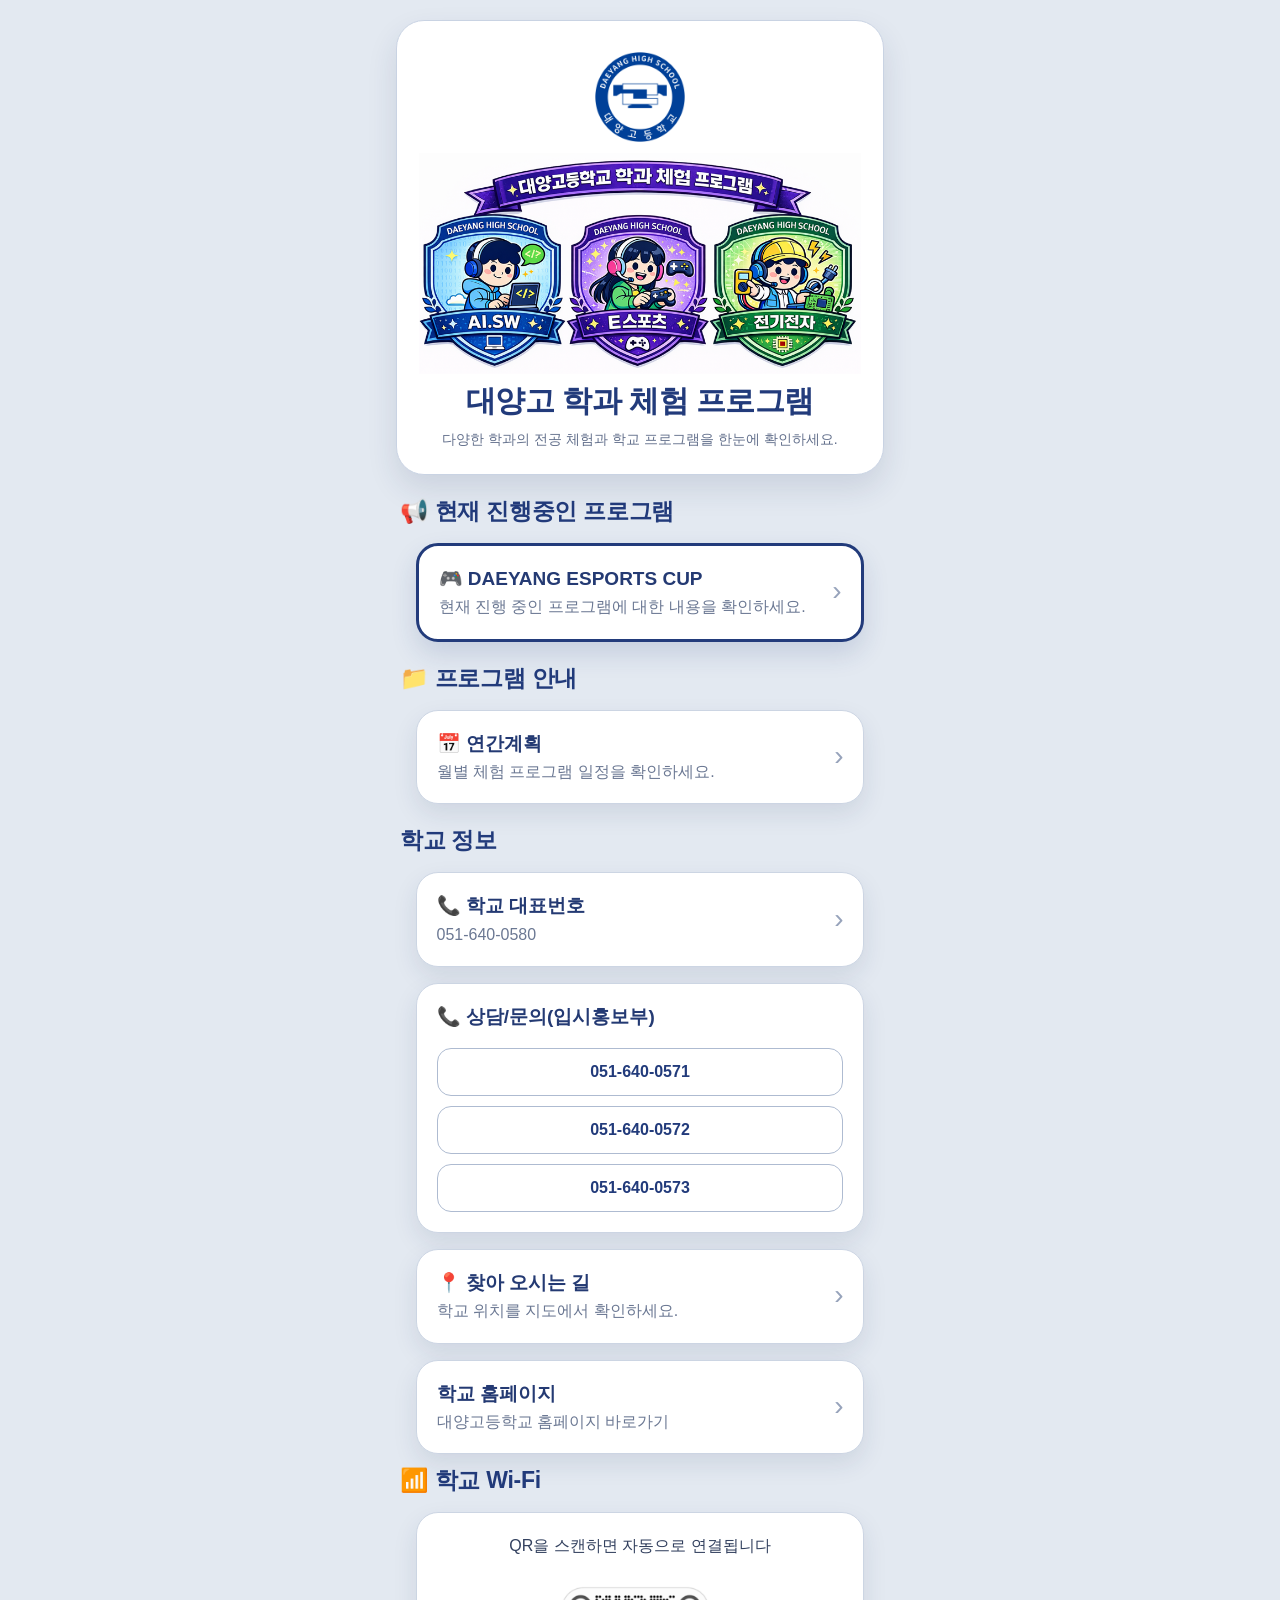
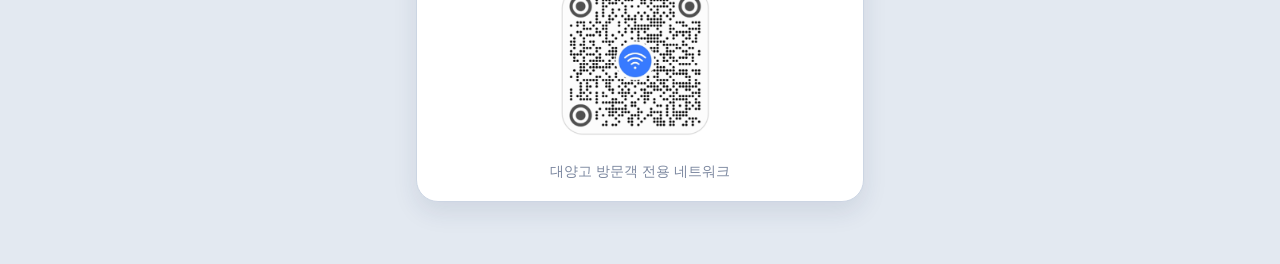
==== index.html @ 20c8e322 "Add files via upload" ====
<!DOCTYPE html>
<html lang="ko">
<head>
  <meta charset="UTF-8" />
  <meta name="viewport" content="width=device-width, initial-scale=1.0" />
  <title>대양고 학과 체험 프로그램</title>
  <link rel="stylesheet" href="style.css" />
 
</head>
<body>
  <div class="app">

    <header class="hero-card">
      <img src="logo.png" alt="대양고 로고" class="logo" />
      <div class="hero-illust">
        <img src="logo2.png" alt="대양고 교육 프로그램 일러스트" />
      </div>
      <h1>대양고 학과 체험 프로그램</h1>
      <p class="subtitle">다양한 학과의 전공 체험과 학교 프로그램을 한눈에 확인하세요.</p>
    </header>

    <section class="section">
      <h2 class="section-title">📢 현재 진행중인 프로그램</h2>

      <a class='glass-card featured-card' href='esports.html'>
        <div class="card-text-wrap">
          <div class="card-title">🎮 DAEYANG ESPORTS CUP</div>
          <div class="card-desc">현재 진행 중인 프로그램에 대한 내용을 확인하세요.</div>
        </div>
        <div class="arrow">›</div>
      </a>

    </section>

    <section class="section">
      <h2 class="section-title">📁 프로그램 안내</h2>

      <a class='glass-card' href='schedule.html'>
        <div class="card-text-wrap">
          <div class="card-title">📅 연간계획</div>
          <div class="card-desc">월별 체험 프로그램 일정을 확인하세요.</div>
        </div>
        <div class="arrow">›</div>
      </a>
    </section>

    <section class="section">
      <h2 class="section-title">학교 정보</h2>

      <a class="glass-card" href="tel:0516400580">
        <div class="card-text-wrap">
          <div class="card-title">📞 학교 대표번호</div>
          <div class="card-desc">051-640-0580</div>
        </div>
        <div class="arrow">›</div>
      </a>

        <div class="glass-card info-card multi-phone">

          <div class="info-title">
           📞 상담/문의(입시홍보부)
          </div>
<div class="button-list">
             <a href="tel:0516400571" class="phone-btn">051-640-0571</a>
             <a href="tel:0516400572" class="phone-btn">051-640-0572</a>
             <a href="tel:0516400573" class="phone-btn">051-640-0573</a>
</div>
</div>

      <a class="glass-card" href="https://map.naver.com/p/entry/place/12006785?c=15.00,0,0,0,dh&placePath=/home?from=map&fromPanelNum=1&additionalHeight=76&timestamp=202603301559&locale=ko&svcName=map_pcv5" target="_blank">
        <div class="card-text-wrap">
          <div class="card-title">📍 찾아 오시는 길</div>
          <div class="card-desc">학교 위치를 지도에서 확인하세요.</div>
        </div>
        <div class="arrow">›</div>
      </a>

      <a class="glass-card" href="https://school.busanedu.net/daeyang-h/" target="_blank" rel="noopener noreferrer">

        <div class="card-text-wrap">
          <div class="card-title">학교 홈페이지</div>
          <div class="card-desc">대양고등학교 홈페이지 바로가기</div>
        </div>
        <div class="arrow">›</div>
      </a>

      <!-- Wi-Fi -->
    <h2 class="section-title">📶 학교 Wi-Fi</h2>

    <div class="glass-card wifi-card">
      <p class="wifi-text">QR을 스캔하면 자동으로 연결됩니다</p>

      <!-- 니가 만든 QR 넣으면 됨 -->
      <img src="wifi.png" class="wifi-qr" />

      <p class="wifi-sub">대양고 방문객 전용 네트워크</p>
    </div>
    </section>

  </div>
</body>
</html>
---- style.css ----
* {
  box-sizing: border-box;
}

body {
  padding: 0 8px;
  margin: 0;
  font-family: "Pretendard", "Noto Sans KR", sans-serif;
  background: #e3e9f1;
  color: #22304f;
}

.app {
  max-width: 520px;
  margin: 0 auto;
  padding: 20px 16px 40px;
}

.sub-page {
  padding-top: 76px;
}

/* 공통 섹션 */
.section {
  margin-bottom: 22px;
}

.section-title {
  margin: 0 0 12px;
  padding-left: 4px;
  font-size: 23px;
  line-height: 1.3;
  font-weight: 800;
  color: #223b7b;
  letter-spacing: -0.3px;
}

/* 메인 상단 */
.hero-card {
  background: #ffffff;
  border: 1.5px solid #c9d3e3;
  box-shadow: 0 14px 30px rgba(30, 50, 90, 0.12);
  border-radius: 28px;
  padding: 26px 22px 24px;
  text-align: center;
  margin-bottom: 22px;
  backdrop-filter: blur(12px);
  -webkit-backdrop-filter: blur(12px);
}

.logo {
  width: 100px;
  height: 100px;
  object-fit: contain;
  margin-bottom: 6px;
  display: block;
  margin-left: auto;
  margin-right: auto;
}

.hero-illust {
  width: 100%;
  margin-bottom: 8px;
}

.hero-illust img {
  width: 600px;
  max-width: 100%;
  height: auto;
  object-fit: contain;
  display: block;
  margin: 0 auto;
}

.hero-illust2 {
  width: 100%;
  margin-bottom: 8px;
}

.hero-illust3 {
  width: 100%;
  margin-bottom: 8px;
}

.hero-illust3 img {
  width: 600px;
  max-width: 100%;
  height: auto;
  object-fit: contain;
  display: block;
  margin: 0 auto;
}

.hero-card h1 {
  margin: 0 0 8px;
  font-size: 30px;
  line-height: 1.25;
  font-weight: 800;
  color: #223b7b;
  letter-spacing: -0.5px;
}

.subtitle {
  margin: 0;
  font-size: 14px;
  line-height: 1.6;
  color: #63708c;
}

/* 서브 상단 */
.sub-hero-card {
  background: #ffffff;
  border: 1.5px solid #ccd5e3;
  box-shadow: 0 14px 30px rgba(30, 50, 90, 0.12);
  border-radius: 28px;
  padding: 32px 24px 36px;
  text-align: center;
  margin-bottom: 22px;
}

.page-label {
  margin: 0 0 8px;
  font-size: 24px;
  line-height: 1.35;
  font-weight: 700;
  letter-spacing: 0.2px;
  color: #223b7b;
}

.sub-hero-card h1 {
  margin: 0;
  font-size: 28px;
  line-height: 1.25;
  font-weight: 800;
  color: #223b7b;
  letter-spacing: -0.4px;
  word-break: keep-all;
}

.slogan-top {
  margin: 8px 0 0;
  font-size: 22px;
  font-weight: 900;
  text-align: center;
  color: #ff7a00;
  letter-spacing: -0.3px;
}

.slogan-main {
  margin: 6px 0 0;
  font-size: 22px;
  font-weight: 900;
  text-align: center;
  color: #ff7a00;
  letter-spacing: -0.3px;
  line-height: 1.35;
}

.star {
  margin: 0 4px;
}

/* 뒤로가기 */
.back-btn {
  position: fixed;
  top: 16px;
  left: 16px;
  width: 44px;
  height: 44px;
  border-radius: 50%;
  background: #ffffff;
  border: 1.5px solid #ccd5e3;
  box-shadow: 0 8px 18px rgba(30, 50, 90, 0.12);
  color: #223b7b;
  text-decoration: none;
  font-size: 26px;
  line-height: 1;
  display: flex;
  align-items: center;
  justify-content: center;
  z-index: 999;
}

.back-btn:active {
  transform: scale(0.96);
}

/* 공통 카드 */
.glass-card {
  width: 92%;
  max-width: 600px;   
  margin: 16px auto;
  padding: 20px;
  background: #ffffff;
  border: 1.5px solid #ccd5e3;
  box-shadow: 0 10px 24px rgba(30, 50, 90, 0.1);
  border-radius: 22px;
  color: inherit;
  text-decoration: none;
  backdrop-filter: blur(10px);
  -webkit-backdrop-filter: blur(10px);
  transition: transform 0.18s ease, box-shadow 0.18s ease;
}

.glass-card:active {
  transform: scale(0.985);
}

.featured-card {
  border: 3px solid #223b7b;
  box-shadow: 0 12px 26px rgba(34, 59, 123, 0.15);
}

/* index 카드형 링크 */
a.glass-card {
  display: flex;
  align-items: center;
  justify-content: space-between;
  gap: 12px;
  margin-bottom: 12px;
}

.card-text-wrap {
  min-width: 0;
  flex: 1;
}

.card-title {
  font-size: 19px;
  line-height: 1.35;
  font-weight: 700;
  color: #243a73;
  margin-bottom: 4px;
  word-break: keep-all;
}

.card-desc {
  font-size: 16px;
  line-height: 1.45;
  color: #6b7893;
  word-break: keep-all;
}

.arrow {
  flex-shrink: 0;
  font-size: 28px;
  line-height: 1;
  color: #97a3bb;
  margin-top: -2px;
}

/* 정보 카드 */
.info-card,
.text-card,
.qr-card,
.wifi-card,
.poster-card,
.schedule-card {
  display: block;
}

/* 전화 문의 */
.multi-phone {
  display: flex;
  flex-direction: column;
  gap: 14px;
  margin-bottom: 12px;
}

.info-title {
  font-size: 19px;
  line-height: 1.35;
  font-weight: 700;
  color: #243a73;
  margin-bottom: 4px;
  word-break: keep-all;
}

.button-list {
  display: flex;
  flex-direction: column;
  gap: 10px;
}

.phone-btn {
  display: block;
  text-align: center;
  padding: 14px 12px;
  border-radius: 14px;
  background: #ffffff;
  border: 1.5px solid #aebbd1;
  color: #223b7b;
  text-decoration: none;
  font-weight: 700;
  transition: all 0.2s ease;
}

.phone-btn:active {
  background: #223b7b;
  color: #ffffff;
}

/* info 리스트 */
.info-list {
  display: flex;
  flex-direction: column;
  gap: 16px;
}

.info-item {
  display: grid;
  grid-template-columns: 76px 1fr;
  gap: 12px;
  align-items: start;
}

.info-label {
  font-size: 15px;
  line-height: 1.4;
  font-weight: 800;
  color: #223b7b;
}

.info-value {
  font-size: 17px;
  line-height: 1.5;
  font-weight: 600;
  color: #2d3a57;
  word-break: keep-all;
}

/* 버튼 */
.button-stack {
  display: flex;
  flex-direction: column;
  gap: 10px;
}

.action-btn {
  display: block;
  width: 100%;
  padding: 16px 18px;
  border-radius: 18px;
  text-align: center;
  text-decoration: none;
  font-size: 18px;
  font-weight: 800;
  background: #ffffff;
  color: #223b7b;
  border: 2px solid #223b7b;
  box-shadow: 0 8px 18px rgba(30, 50, 90, 0.08);
  transition: all 0.25s ease;
}

.action-btn:active {
  transform: scale(0.97);
}

.action-btn:hover {
  background: #223b7b;
  color: #ffffff;
  box-shadow: 0 10px 20px rgba(34, 59, 123, 0.25);
}

.notice-line {
  margin: 12px 4px 0;
  text-align: center;
  font-size: 15px;
  line-height: 1.6;
  color: #5f6e8c;
  word-break: keep-all;
}

.notice-line span {
  display: inline-block;
  text-align: left;
}

/* 리스트 */
.number-list,
.bullet-list {
  margin: 0;
  padding-left: 22px;
}

.number-list li,
.bullet-list li {
  margin-bottom: 10px;
  font-size: 17px;
  line-height: 1.65;
  color: #33415f;
  word-break: keep-all;
}

.number-list li:last-child,
.bullet-list li:last-child {
  margin-bottom: 0;
}

.extra-guide {
  margin: 14px 0 0;
  font-size: 14px;
  line-height: 1.6;
  color: #6e7b95;
  word-break: keep-all;
}

/* QR */
.qr-card {
  display: flex;
  flex-direction: column;
  align-items: center;
  text-align: center;
}

.qr-img {
  width: 110px;
  height: 110px;
  flex-shrink: 0;
  object-fit: contain;
  display: block;
  border-radius: 12px;
}

.qr-text {
  margin: 0;
  font-size: 16px;
  line-height: 1.6;
  color: #33415f;
  word-break: keep-all;
  flex: 1;
}

/* 와이파이 */
.wifi-card {
  display: flex;
  flex-direction: column;
  align-items: center;
  text-align: center;
}

.wifi-text {
  margin: 0 0 14px;
  font-size: 16px;
  line-height: 1.6;
  color: #33415f;
}

.wifi-qr {
  width: 180px;
  height: 180px;
  margin: 0 auto 10px;
  display: block;
  border-radius: 12px;
  object-fit: contain;
}

.wifi-sub {
  margin: 0;
  font-size: 14px;
  color: #7b879f;
}

/* 포스터 */
.poster-card {
  padding: 14px;
}

.poster-image {
  width: 100%;
  display: block;
  border-radius: 14px;
  object-fit: cover;
}

/* 일정 */
.schedule-card {
  display: flex;
  flex-direction: column;
  gap: 18px;
  padding: 22px 18px;
  overflow: hidden;
}

.schedule-row {
  display: grid;
  grid-template-columns: 96px minmax(0, 1fr);
  column-gap: 18px;
  align-items: start;
}

.month {
  font-weight: 800;
  color: #223b7b;
  font-size: 16px;
  line-height: 1.45;
  text-align: left;
}

.month span {
  white-space: nowrap;
}

.content {
  min-width: 0;
  font-size: 16px;
  line-height: 1.7;
  color: #33415f;
  text-align: left;
  word-break: normal;
  overflow-wrap: anywhere;
}

@media (max-width: 480px) {
  .schedule-row {
    grid-template-columns: 102px minmax(0, 1fr);
    column-gap: 14px;
  }

  .content {
    font-size: 15px;
    line-height: 1.65;
  }
}

/* 반응형 */
@media (max-width: 480px) {
  .app {
    padding: 18px 14px 36px;
  }

  .hero-card,
  .sub-hero-card {
    border-radius: 24px;
    padding-left: 18px;
    padding-right: 18px;
  }

  .section-title {
    font-size: 21px;
  }

  .card-title,
  .info-title {
    font-size: 18px;
  }

  .card-desc,
  .info-value,
  .content,
  .number-list li,
  .bullet-list li,
  .qr-text {
    font-size: 15px;
  }

  .info-item {
    grid-template-columns: 72px 1fr;
  }

  .schedule-row {
    grid-template-columns: 84px 1fr;
    column-gap: 14px;
  }

  .qr-card {
    gap: 14px;
  }

  .qr-img {
    width: 92px;
    height: 92px;
  }
}
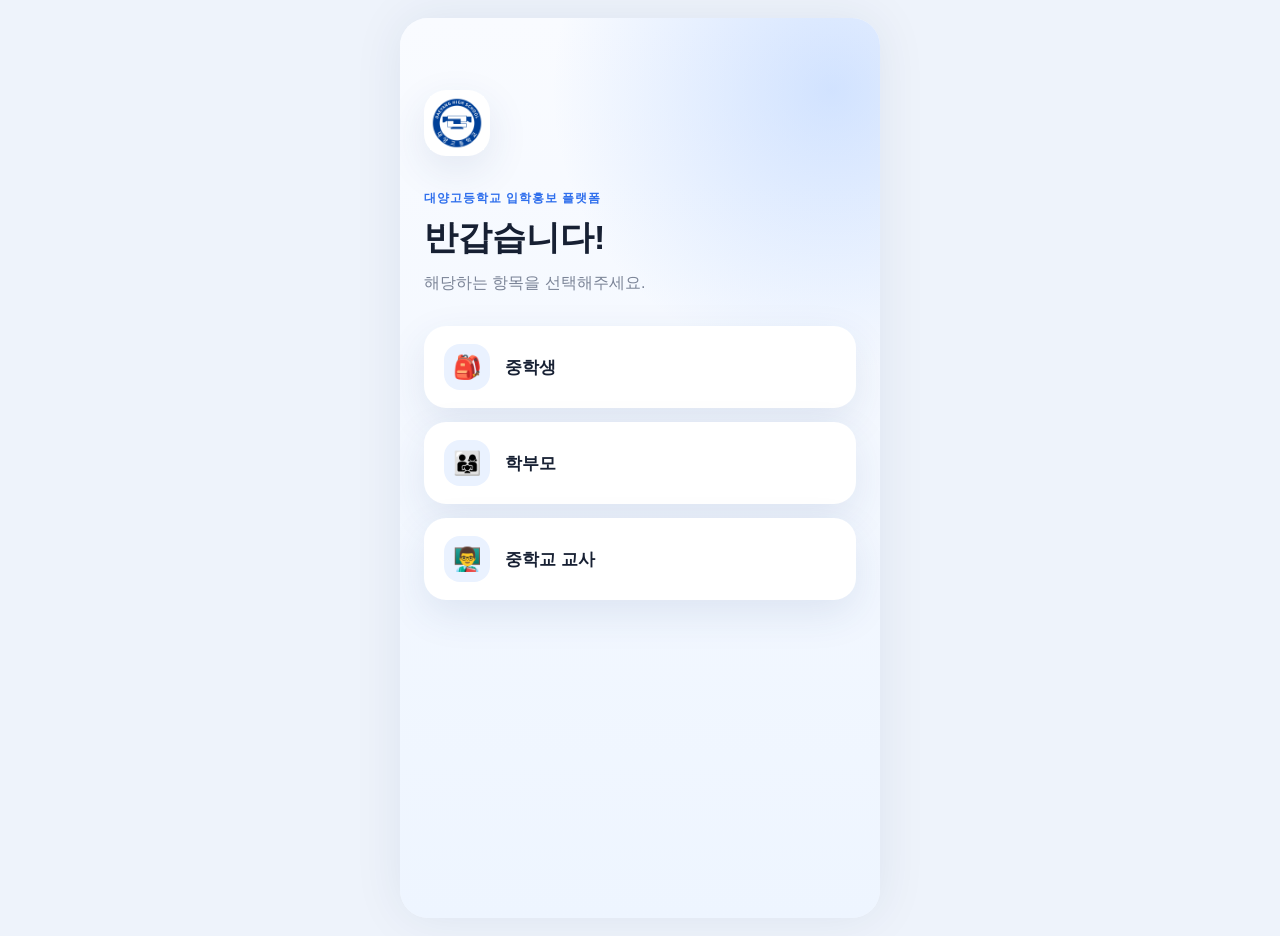
==== commit 249115cd: "Add files via upload" ====
--- a/index.html
+++ b/index.html
@@ -1,102 +1,169 @@
-<!DOCTYPE html>
-<html lang="ko">
-<head>
-  <meta charset="UTF-8" />
-  <meta name="viewport" content="width=device-width, initial-scale=1.0" />
-  <title>대양고 학과 체험 프로그램</title>
-  <link rel="stylesheet" href="style.css" />
- 
-</head>
-<body>
-  <div class="app">
-
-    <header class="hero-card">
-      <img src="logo.png" alt="대양고 로고" class="logo" />
-      <div class="hero-illust">
-        <img src="logo2.png" alt="대양고 교육 프로그램 일러스트" />
-      </div>
-      <h1>대양고 학과 체험 프로그램</h1>
-      <p class="subtitle">다양한 학과의 전공 체험과 학교 프로그램을 한눈에 확인하세요.</p>
-    </header>
-
-    <section class="section">
-      <h2 class="section-title">📢 현재 진행중인 프로그램</h2>
-
-      <a class='glass-card featured-card' href='esports.html'>
-        <div class="card-text-wrap">
-          <div class="card-title">🎮 DAEYANG ESPORTS CUP</div>
-          <div class="card-desc">현재 진행 중인 프로그램에 대한 내용을 확인하세요.</div>
-        </div>
-        <div class="arrow">›</div>
-      </a>
-
-    </section>
-
-    <section class="section">
-      <h2 class="section-title">📁 프로그램 안내</h2>
-
-      <a class='glass-card' href='schedule.html'>
-        <div class="card-text-wrap">
-          <div class="card-title">📅 연간계획</div>
-          <div class="card-desc">월별 체험 프로그램 일정을 확인하세요.</div>
-        </div>
-        <div class="arrow">›</div>
-      </a>
-    </section>
-
-    <section class="section">
-      <h2 class="section-title">학교 정보</h2>
-
-      <a class="glass-card" href="tel:0516400580">
-        <div class="card-text-wrap">
-          <div class="card-title">📞 학교 대표번호</div>
-          <div class="card-desc">051-640-0580</div>
-        </div>
-        <div class="arrow">›</div>
-      </a>
-
-        <div class="glass-card info-card multi-phone">
-
-          <div class="info-title">
-           📞 상담/문의(입시홍보부)
-          </div>
-<div class="button-list">
-             <a href="tel:0516400571" class="phone-btn">051-640-0571</a>
-             <a href="tel:0516400572" class="phone-btn">051-640-0572</a>
-             <a href="tel:0516400573" class="phone-btn">051-640-0573</a>
-</div>
-</div>
-
-      <a class="glass-card" href="https://map.naver.com/p/entry/place/12006785?c=15.00,0,0,0,dh&placePath=/home?from=map&fromPanelNum=1&additionalHeight=76&timestamp=202603301559&locale=ko&svcName=map_pcv5" target="_blank">
-        <div class="card-text-wrap">
-          <div class="card-title">📍 찾아 오시는 길</div>
-          <div class="card-desc">학교 위치를 지도에서 확인하세요.</div>
-        </div>
-        <div class="arrow">›</div>
-      </a>
-
-      <a class="glass-card" href="https://school.busanedu.net/daeyang-h/" target="_blank" rel="noopener noreferrer">
-
-        <div class="card-text-wrap">
-          <div class="card-title">학교 홈페이지</div>
-          <div class="card-desc">대양고등학교 홈페이지 바로가기</div>
-        </div>
-        <div class="arrow">›</div>
-      </a>
-
-      <!-- Wi-Fi -->
-    <h2 class="section-title">📶 학교 Wi-Fi</h2>
-
-    <div class="glass-card wifi-card">
-      <p class="wifi-text">QR을 스캔하면 자동으로 연결됩니다</p>
-
-      <!-- 니가 만든 QR 넣으면 됨 -->
-      <img src="wifi.png" class="wifi-qr" />
-
-      <p class="wifi-sub">대양고 방문객 전용 네트워크</p>
-    </div>
-    </section>
-
-  </div>
-</body>
-</html>+<!DOCTYPE html>
+<html lang="ko">
+<head>
+  <meta charset="UTF-8">
+  <meta name="viewport" content="width=device-width, initial-scale=1.0">
+  <meta name="theme-color" content="#2f6fed">
+  <title>대양고등학교 입학홍보 플랫폼</title>
+  <link rel="stylesheet" href="style.css">
+</head>
+<body>
+  <div class="app-shell">
+
+    <!-- 최초 1회 사용자 선택 -->
+    <section id="userSelectScreen" class="screen user-select-screen">
+      <div class="brand-mark"><img src="img/logo.png" alt="대양고등학교 로고"></div>
+      <p class="eyebrow">대양고등학교 입학홍보 플랫폼</p>
+      <h1>반갑습니다!</h1>
+      <p class="select-guide">해당하는 항목을 선택해주세요.</p>
+
+      <div class="user-select-list">
+        <button class="user-type-btn" data-user="student">
+          <span class="user-icon">🎒</span>
+          <span>중학생</span>
+        </button>
+        <button class="user-type-btn" data-user="parent">
+          <span class="user-icon">👨‍👩‍👧</span>
+          <span>학부모</span>
+        </button>
+        <button class="user-type-btn" data-user="teacher">
+          <span class="user-icon">👨‍🏫</span>
+          <span>중학교 교사</span>
+        </button>
+      </div>
+    </section>
+
+    <!-- 메인 -->
+    <main id="mainApp" class="screen main-app is-hidden">
+      <header class="top-header">
+        <div>
+          <p class="welcome-label">WELCOME</p>
+          <h1 id="welcomeMessage">예비 대양고 학생님, 반갑습니다!</h1>
+          <p class="school-name">대양고등학교 입학홍보 플랫폼</p>
+        </div>
+
+        <button id="changeUserBtn" class="change-user-btn" type="button">
+          <span aria-hidden="true">👤</span>
+          <span>사용자 변경</span>
+        </button>
+      </header>
+
+      <!-- 통합 검색 -->
+      <section class="search-wrap">
+        <label class="search-box">
+          <span class="search-icon">⌕</span>
+          <input id="searchInput" type="search" placeholder="무엇이 궁금하신가요?" autocomplete="off">
+        </label>
+        <div id="searchResults" class="search-results is-hidden"></div>
+      </section>
+
+      <!-- 배너 -->
+      <section class="banner-section">
+        <div class="banner-slider">
+          <article id="slide1" class="banner-slide active">
+            <div class="banner-image-slot">
+              <img src="img/daeyang.png" alt="대양고등학교 전경">
+            </div>
+            <div class="banner-copy">
+              <span>DAEYANG HIGH SCHOOL</span>
+              <strong>미래를 준비하는 즐거운 학교</strong>
+            </div>
+          </article>
+
+          <article id="slide2" class="banner-slide">
+            <div class="banner-image-slot">
+              <img src="img/soccer.png" alt="대양고등학교 학교생활">
+            </div>
+            <div class="banner-copy">
+              <span>CAMPUS LIFE</span>
+              <strong>직접 보고, 배우고, 경험하는 학교생활</strong>
+            </div>
+          </article>
+
+          <article id="slide3" class="banner-slide">
+            <div class="banner-image-slot">
+              <img src="img/esports.png" alt="대양고등학교 e스포츠">
+            </div>
+            <div class="banner-copy">
+              <span>NEW POSSIBILITIES</span>
+              <strong>대양고에서 새로운 가능성을 만나보세요</strong>
+            </div>
+          </article>
+        </div>
+
+        <div class="banner-dots">
+          <button class="dot active" data-slide="0" aria-label="첫 번째 배너"></button>
+          <button class="dot" data-slide="1" aria-label="두 번째 배너"></button>
+          <button class="dot" data-slide="2" aria-label="세 번째 배너"></button>
+        </div>
+      </section>
+
+      <!-- 바로가기 -->
+      <section class="menu-section">
+        <p class="eyebrow">QUICK MENU</p>
+        <h2>대양고 바로가기</h2>
+
+        <div class="menu-grid">
+          <button class="menu-card" data-action="video">
+            <div class="menu-illustration"><img src="img/Video.png" alt=""></div>
+            <span class="menu-title">학교 홍보영상</span>
+            <span class="menu-sub">5분 영상 바로보기</span>
+          </button>
+
+          <button class="menu-card" data-action="homepage">
+            <div class="menu-illustration"><img src="img/School.png" alt=""></div>
+            <span class="menu-title">학교 홈페이지</span>
+            <span class="menu-sub">공식 홈페이지</span>
+          </button>
+
+          <button class="menu-card" data-action="department">
+            <div class="menu-illustration"><img src="img/Department.png" alt=""></div>
+            <span class="menu-title">학과 소개</span>
+            <span class="menu-sub">학과 바로가기</span>
+          </button>
+
+          <button class="menu-card" data-action="news">
+            <div class="menu-illustration"><img src="img/Notice.png" alt=""></div>
+            <span class="menu-title">학교소식</span>
+            <span class="menu-sub">인스타 · 유튜브</span>
+          </button>
+
+          <button class="menu-card" data-action="schedule">
+            <div class="menu-illustration"><img src="img/Calendar.png" alt=""></div>
+            <span class="menu-title">학사일정</span>
+            <span class="menu-sub">학교 일정 확인</span>
+          </button>
+
+          <button class="menu-card" data-action="events">
+            <div class="menu-illustration"><img src="img/Event.png" alt=""></div>
+            <span class="menu-title">행사 안내</span>
+            <span class="menu-sub">진행 중인 행사</span>
+          </button>
+        </div>
+      </section>
+
+      <!-- 하단 고정 메뉴 -->
+      <nav class="bottom-nav">
+        <button class="nav-btn active" data-nav="home"><span>⌂</span><small>홈</small></button>
+        <button class="nav-btn" data-nav="faq"><span>?</span><small>FAQ</small></button>
+        <button class="nav-btn" data-nav="contact"><span>☎</span><small>문의</small></button>
+      </nav>
+    </main>
+  </div>
+
+  <!-- 학교소식 선택창 -->
+  <div id="socialModal" class="modal-backdrop is-hidden">
+    <div class="modal-card">
+      <button id="closeSocialModal" class="modal-close" type="button" aria-label="닫기">×</button>
+      <p class="eyebrow">SCHOOL NEWS</p>
+      <h2>대양고의 소식을 만나보세요!</h2>
+      <div class="modal-actions">
+        <button id="instagramBtn" class="action-btn">📸 공식 인스타그램</button>
+        <button id="youtubeChannelBtn" class="action-btn">▶ 공식 유튜브</button>
+      </div>
+    </div>
+  </div>
+
+  <script src="script.js"></script>
+</body>
+</html>
--- a/style.css
+++ b/style.css
@@ -1,574 +1,541 @@
-* {
-  box-sizing: border-box;
-}
-
-body {
-  padding: 0 8px;
-  margin: 0;
-  font-family: "Pretendard", "Noto Sans KR", sans-serif;
-  background: #e3e9f1;
-  color: #22304f;
-}
-
-.app {
-  max-width: 520px;
-  margin: 0 auto;
-  padding: 20px 16px 40px;
-}
-
-.sub-page {
-  padding-top: 76px;
-}
-
-/* 공통 섹션 */
-.section {
-  margin-bottom: 22px;
-}
-
-.section-title {
-  margin: 0 0 12px;
-  padding-left: 4px;
-  font-size: 23px;
-  line-height: 1.3;
-  font-weight: 800;
-  color: #223b7b;
-  letter-spacing: -0.3px;
-}
-
-/* 메인 상단 */
-.hero-card {
-  background: #ffffff;
-  border: 1.5px solid #c9d3e3;
-  box-shadow: 0 14px 30px rgba(30, 50, 90, 0.12);
-  border-radius: 28px;
-  padding: 26px 22px 24px;
-  text-align: center;
-  margin-bottom: 22px;
-  backdrop-filter: blur(12px);
-  -webkit-backdrop-filter: blur(12px);
-}
-
-.logo {
-  width: 100px;
-  height: 100px;
-  object-fit: contain;
-  margin-bottom: 6px;
-  display: block;
-  margin-left: auto;
-  margin-right: auto;
-}
-
-.hero-illust {
-  width: 100%;
-  margin-bottom: 8px;
-}
-
-.hero-illust img {
-  width: 600px;
-  max-width: 100%;
-  height: auto;
-  object-fit: contain;
-  display: block;
-  margin: 0 auto;
-}
-
-.hero-illust2 {
-  width: 100%;
-  margin-bottom: 8px;
-}
-
-.hero-illust3 {
-  width: 100%;
-  margin-bottom: 8px;
-}
-
-.hero-illust3 img {
-  width: 600px;
-  max-width: 100%;
-  height: auto;
-  object-fit: contain;
-  display: block;
-  margin: 0 auto;
-}
-
-.hero-card h1 {
-  margin: 0 0 8px;
-  font-size: 30px;
-  line-height: 1.25;
-  font-weight: 800;
-  color: #223b7b;
-  letter-spacing: -0.5px;
-}
-
-.subtitle {
-  margin: 0;
-  font-size: 14px;
-  line-height: 1.6;
-  color: #63708c;
-}
-
-/* 서브 상단 */
-.sub-hero-card {
-  background: #ffffff;
-  border: 1.5px solid #ccd5e3;
-  box-shadow: 0 14px 30px rgba(30, 50, 90, 0.12);
-  border-radius: 28px;
-  padding: 32px 24px 36px;
-  text-align: center;
-  margin-bottom: 22px;
-}
-
-.page-label {
-  margin: 0 0 8px;
-  font-size: 24px;
-  line-height: 1.35;
-  font-weight: 700;
-  letter-spacing: 0.2px;
-  color: #223b7b;
-}
-
-.sub-hero-card h1 {
-  margin: 0;
-  font-size: 28px;
-  line-height: 1.25;
-  font-weight: 800;
-  color: #223b7b;
-  letter-spacing: -0.4px;
-  word-break: keep-all;
-}
-
-.slogan-top {
-  margin: 8px 0 0;
-  font-size: 22px;
-  font-weight: 900;
-  text-align: center;
-  color: #ff7a00;
-  letter-spacing: -0.3px;
-}
-
-.slogan-main {
-  margin: 6px 0 0;
-  font-size: 22px;
-  font-weight: 900;
-  text-align: center;
-  color: #ff7a00;
-  letter-spacing: -0.3px;
-  line-height: 1.35;
-}
-
-.star {
-  margin: 0 4px;
-}
-
-/* 뒤로가기 */
-.back-btn {
-  position: fixed;
-  top: 16px;
-  left: 16px;
-  width: 44px;
-  height: 44px;
-  border-radius: 50%;
-  background: #ffffff;
-  border: 1.5px solid #ccd5e3;
-  box-shadow: 0 8px 18px rgba(30, 50, 90, 0.12);
-  color: #223b7b;
-  text-decoration: none;
-  font-size: 26px;
-  line-height: 1;
-  display: flex;
-  align-items: center;
-  justify-content: center;
-  z-index: 999;
-}
-
-.back-btn:active {
-  transform: scale(0.96);
-}
-
-/* 공통 카드 */
-.glass-card {
-  width: 92%;
-  max-width: 600px;   
-  margin: 16px auto;
-  padding: 20px;
-  background: #ffffff;
-  border: 1.5px solid #ccd5e3;
-  box-shadow: 0 10px 24px rgba(30, 50, 90, 0.1);
-  border-radius: 22px;
-  color: inherit;
-  text-decoration: none;
-  backdrop-filter: blur(10px);
-  -webkit-backdrop-filter: blur(10px);
-  transition: transform 0.18s ease, box-shadow 0.18s ease;
-}
-
-.glass-card:active {
-  transform: scale(0.985);
-}
-
-.featured-card {
-  border: 3px solid #223b7b;
-  box-shadow: 0 12px 26px rgba(34, 59, 123, 0.15);
-}
-
-/* index 카드형 링크 */
-a.glass-card {
-  display: flex;
-  align-items: center;
-  justify-content: space-between;
-  gap: 12px;
-  margin-bottom: 12px;
-}
-
-.card-text-wrap {
-  min-width: 0;
-  flex: 1;
-}
-
-.card-title {
-  font-size: 19px;
-  line-height: 1.35;
-  font-weight: 700;
-  color: #243a73;
-  margin-bottom: 4px;
-  word-break: keep-all;
-}
-
-.card-desc {
-  font-size: 16px;
-  line-height: 1.45;
-  color: #6b7893;
-  word-break: keep-all;
-}
-
-.arrow {
-  flex-shrink: 0;
-  font-size: 28px;
-  line-height: 1;
-  color: #97a3bb;
-  margin-top: -2px;
-}
-
-/* 정보 카드 */
-.info-card,
-.text-card,
-.qr-card,
-.wifi-card,
-.poster-card,
-.schedule-card {
-  display: block;
-}
-
-/* 전화 문의 */
-.multi-phone {
-  display: flex;
-  flex-direction: column;
-  gap: 14px;
-  margin-bottom: 12px;
-}
-
-.info-title {
-  font-size: 19px;
-  line-height: 1.35;
-  font-weight: 700;
-  color: #243a73;
-  margin-bottom: 4px;
-  word-break: keep-all;
-}
-
-.button-list {
-  display: flex;
-  flex-direction: column;
-  gap: 10px;
-}
-
-.phone-btn {
-  display: block;
-  text-align: center;
-  padding: 14px 12px;
-  border-radius: 14px;
-  background: #ffffff;
-  border: 1.5px solid #aebbd1;
-  color: #223b7b;
-  text-decoration: none;
-  font-weight: 700;
-  transition: all 0.2s ease;
-}
-
-.phone-btn:active {
-  background: #223b7b;
-  color: #ffffff;
-}
-
-/* info 리스트 */
-.info-list {
-  display: flex;
-  flex-direction: column;
-  gap: 16px;
-}
-
-.info-item {
-  display: grid;
-  grid-template-columns: 76px 1fr;
-  gap: 12px;
-  align-items: start;
-}
-
-.info-label {
-  font-size: 15px;
-  line-height: 1.4;
-  font-weight: 800;
-  color: #223b7b;
-}
-
-.info-value {
-  font-size: 17px;
-  line-height: 1.5;
-  font-weight: 600;
-  color: #2d3a57;
-  word-break: keep-all;
-}
-
-/* 버튼 */
-.button-stack {
-  display: flex;
-  flex-direction: column;
-  gap: 10px;
-}
-
-.action-btn {
-  display: block;
-  width: 100%;
-  padding: 16px 18px;
-  border-radius: 18px;
-  text-align: center;
-  text-decoration: none;
-  font-size: 18px;
-  font-weight: 800;
-  background: #ffffff;
-  color: #223b7b;
-  border: 2px solid #223b7b;
-  box-shadow: 0 8px 18px rgba(30, 50, 90, 0.08);
-  transition: all 0.25s ease;
-}
-
-.action-btn:active {
-  transform: scale(0.97);
-}
-
-.action-btn:hover {
-  background: #223b7b;
-  color: #ffffff;
-  box-shadow: 0 10px 20px rgba(34, 59, 123, 0.25);
-}
-
-.notice-line {
-  margin: 12px 4px 0;
-  text-align: center;
-  font-size: 15px;
-  line-height: 1.6;
-  color: #5f6e8c;
-  word-break: keep-all;
-}
-
-.notice-line span {
-  display: inline-block;
-  text-align: left;
-}
-
-/* 리스트 */
-.number-list,
-.bullet-list {
-  margin: 0;
-  padding-left: 22px;
-}
-
-.number-list li,
-.bullet-list li {
-  margin-bottom: 10px;
-  font-size: 17px;
-  line-height: 1.65;
-  color: #33415f;
-  word-break: keep-all;
-}
-
-.number-list li:last-child,
-.bullet-list li:last-child {
-  margin-bottom: 0;
-}
-
-.extra-guide {
-  margin: 14px 0 0;
-  font-size: 14px;
-  line-height: 1.6;
-  color: #6e7b95;
-  word-break: keep-all;
-}
-
-/* QR */
-.qr-card {
-  display: flex;
-  flex-direction: column;
-  align-items: center;
-  text-align: center;
-}
-
-.qr-img {
-  width: 110px;
-  height: 110px;
-  flex-shrink: 0;
-  object-fit: contain;
-  display: block;
-  border-radius: 12px;
-}
-
-.qr-text {
-  margin: 0;
-  font-size: 16px;
-  line-height: 1.6;
-  color: #33415f;
-  word-break: keep-all;
-  flex: 1;
-}
-
-/* 와이파이 */
-.wifi-card {
-  display: flex;
-  flex-direction: column;
-  align-items: center;
-  text-align: center;
-}
-
-.wifi-text {
-  margin: 0 0 14px;
-  font-size: 16px;
-  line-height: 1.6;
-  color: #33415f;
-}
-
-.wifi-qr {
-  width: 180px;
-  height: 180px;
-  margin: 0 auto 10px;
-  display: block;
-  border-radius: 12px;
-  object-fit: contain;
-}
-
-.wifi-sub {
-  margin: 0;
-  font-size: 14px;
-  color: #7b879f;
-}
-
-/* 포스터 */
-.poster-card {
-  padding: 14px;
-}
-
-.poster-image {
-  width: 100%;
-  display: block;
-  border-radius: 14px;
-  object-fit: cover;
-}
-
-/* 일정 */
-.schedule-card {
-  display: flex;
-  flex-direction: column;
-  gap: 18px;
-  padding: 22px 18px;
-  overflow: hidden;
-}
-
-.schedule-row {
-  display: grid;
-  grid-template-columns: 96px minmax(0, 1fr);
-  column-gap: 18px;
-  align-items: start;
-}
-
-.month {
-  font-weight: 800;
-  color: #223b7b;
-  font-size: 16px;
-  line-height: 1.45;
-  text-align: left;
-}
-
-.month span {
-  white-space: nowrap;
-}
-
-.content {
-  min-width: 0;
-  font-size: 16px;
-  line-height: 1.7;
-  color: #33415f;
-  text-align: left;
-  word-break: normal;
-  overflow-wrap: anywhere;
-}
-
-@media (max-width: 480px) {
-  .schedule-row {
-    grid-template-columns: 102px minmax(0, 1fr);
-    column-gap: 14px;
-  }
-
-  .content {
-    font-size: 15px;
-    line-height: 1.65;
-  }
-}
-
-/* 반응형 */
-@media (max-width: 480px) {
-  .app {
-    padding: 18px 14px 36px;
-  }
-
-  .hero-card,
-  .sub-hero-card {
-    border-radius: 24px;
-    padding-left: 18px;
-    padding-right: 18px;
-  }
-
-  .section-title {
-    font-size: 21px;
-  }
-
-  .card-title,
-  .info-title {
-    font-size: 18px;
-  }
-
-  .card-desc,
-  .info-value,
-  .content,
-  .number-list li,
-  .bullet-list li,
-  .qr-text {
-    font-size: 15px;
-  }
-
-  .info-item {
-    grid-template-columns: 72px 1fr;
-  }
-
-  .schedule-row {
-    grid-template-columns: 84px 1fr;
-    column-gap: 14px;
-  }
-
-  .qr-card {
-    gap: 14px;
-  }
-
-  .qr-img {
-    width: 92px;
-    height: 92px;
-  }
-}+:root {
+  --blue: #2f6fed;
+  --blue-dark: #1f56ca;
+  --blue-soft: #eaf2ff;
+  --sky: #f4f8ff;
+  --text: #172033;
+  --muted: #7b8497;
+  --line: #e7ebf2;
+  --shadow: 0 14px 40px rgba(43, 73, 126, 0.10);
+}
+
+* {
+  box-sizing: border-box;
+}
+
+html {
+  scroll-behavior: smooth;
+}
+
+body {
+  margin: 0;
+  background: #eef3fb;
+  color: var(--text);
+  font-family: Pretendard, "Noto Sans KR", Apple SD Gothic Neo, sans-serif;
+}
+
+button,
+input {
+  font: inherit;
+}
+
+button {
+  border: 0;
+  cursor: pointer;
+}
+
+.is-hidden {
+  display: none !important;
+}
+
+.app-shell {
+  width: min(100%, 480px);
+  min-height: 100vh;
+  margin: 0 auto;
+  background: var(--sky);
+  box-shadow: 0 0 50px rgba(20, 45, 90, 0.08);
+}
+
+.screen {
+  min-height: 100vh;
+}
+
+/* 사용자 선택 */
+.user-select-screen {
+  padding: 72px 24px 40px;
+  background:
+    radial-gradient(circle at 90% 8%, rgba(94, 155, 255, 0.25), transparent 30%),
+    linear-gradient(180deg, #f9fbff 0%, #eef5ff 100%);
+}
+
+.brand-mark {
+  width: 66px;
+  height: 66px;
+  margin-bottom: 34px;
+  display: grid;
+  place-items: center;
+  border-radius: 22px;
+  background: #fff;
+  color: #fff;
+  font-size: 20px;
+  font-weight: 900;
+  box-shadow: var(--shadow);
+}
+
+.brand-mark img {
+  width: 82%;
+  height: 82%;
+  object-fit: contain;
+  display: block;
+}
+
+.eyebrow {
+  margin: 0 0 8px;
+  color: var(--blue);
+  font-size: 12px;
+  font-weight: 900;
+  letter-spacing: 0.08em;
+}
+
+.user-select-screen h1 {
+  margin: 0;
+  font-size: 34px;
+}
+
+.select-guide {
+  margin: 12px 0 32px;
+  color: var(--muted);
+}
+
+.user-select-list {
+  display: grid;
+  gap: 14px;
+}
+
+.user-type-btn {
+  min-height: 82px;
+  padding: 18px 20px;
+  display: flex;
+  align-items: center;
+  gap: 15px;
+  border-radius: 22px;
+  background: #fff;
+  color: var(--text);
+  font-size: 17px;
+  font-weight: 800;
+  box-shadow: var(--shadow);
+}
+
+.user-icon {
+  width: 46px;
+  height: 46px;
+  display: grid;
+  place-items: center;
+  border-radius: 16px;
+  background: var(--blue-soft);
+  font-size: 23px;
+}
+
+/* 메인 상단 */
+.main-app {
+  padding-bottom: 94px;
+}
+
+.top-header {
+  padding: 28px 22px 18px;
+  display: flex;
+  align-items: flex-start;
+  justify-content: space-between;
+  gap: 12px;
+  background: linear-gradient(180deg, #fff 0%, #f7faff 100%);
+}
+
+.welcome-label {
+  margin: 0 0 6px;
+  color: var(--blue);
+  font-size: 11px;
+  font-weight: 900;
+  letter-spacing: 0.12em;
+}
+
+.top-header h1 {
+  margin: 0;
+  font-size: 19px;
+  line-height: 1.25;
+  letter-spacing: -0.04em;
+  white-space: nowrap;
+}
+
+.school-name {
+  margin: 8px 0 0;
+  color: var(--muted);
+  font-size: 14px;
+}
+
+.change-user-btn {
+  flex: 0 0 auto;
+  min-width: 120px;
+  padding: 10px 14px;
+  display: flex;
+  align-items: center;
+  justify-content: center;
+  gap: 5px;
+  white-space: nowrap;
+  border-radius: 999px;
+  background: var(--blue-soft);
+  color: var(--blue-dark);
+  font-size: 12px;
+  font-weight: 800;
+}
+
+/* 검색 */
+.search-wrap {
+  position: relative;
+  z-index: 20;
+  padding: 8px 22px 0;
+}
+
+.search-box {
+  height: 54px;
+  padding: 0 17px;
+  display: flex;
+  align-items: center;
+  gap: 10px;
+  border: 1px solid #e2e8f3;
+  border-radius: 18px;
+  background: #fff;
+  box-shadow: 0 10px 25px rgba(52, 79, 130, 0.07);
+}
+
+.search-icon {
+  color: var(--blue);
+  font-size: 22px;
+}
+
+.search-box input {
+  width: 100%;
+  border: 0;
+  outline: none;
+  background: transparent;
+  color: var(--text);
+  font-size: 15px;
+}
+
+.search-results {
+  position: absolute;
+  top: 68px;
+  left: 22px;
+  right: 22px;
+  max-height: 330px;
+  overflow: auto;
+  padding: 8px;
+  border: 1px solid var(--line);
+  border-radius: 18px;
+  background: #fff;
+  box-shadow: 0 18px 45px rgba(26, 49, 92, 0.16);
+}
+
+.search-result-btn {
+  width: 100%;
+  padding: 14px 13px;
+  border-radius: 12px;
+  background: transparent;
+  color: var(--text);
+  text-align: left;
+}
+
+.search-result-btn:hover {
+  background: var(--sky);
+}
+
+.search-result-btn strong {
+  display: block;
+  margin-bottom: 3px;
+}
+
+.search-result-btn small {
+  color: var(--muted);
+}
+
+.no-result {
+  padding: 18px 12px;
+  color: var(--muted);
+  text-align: center;
+}
+
+/* 슬라이드 배너 */
+.banner-section {
+  padding: 20px 22px 4px;
+}
+
+.banner-slider {
+  position: relative;
+  height: 205px;
+  overflow: hidden;
+  border-radius: 26px;
+  background: #d9e8ff;
+  box-shadow: var(--shadow);
+}
+
+.banner-slide {
+  position: absolute;
+  inset: 0;
+  opacity: 0;
+  transform: translateX(18px);
+  pointer-events: none;
+  transition: opacity 0.45s ease, transform 0.45s ease;
+}
+
+.banner-slide.active {
+  opacity: 1;
+  transform: translateX(0);
+  pointer-events: auto;
+}
+
+.banner-image-slot,
+.banner-image-slot img {
+  width: 100%;
+  height: 100%;
+}
+
+.banner-image-slot {
+  position: absolute;
+  inset: 0;
+}
+
+.banner-image-slot img {
+  display: block;
+  object-fit: cover;
+}
+
+/* 사진을 어둡게 덮지 않고 글자에만 그림자를 주어 사진 색감을 살림 */
+.banner-copy {
+  position: absolute;
+  left: 18px;
+  right: 18px;
+  bottom: 18px;
+  z-index: 2;
+  color: #fff;
+  filter: drop-shadow(0 1px 1px rgba(0, 0, 0, 0.85))
+          drop-shadow(0 2px 4px rgba(0, 0, 0, 0.60));
+}
+
+.banner-copy span {
+  display: block;
+  margin-bottom: 4px;
+  color: #fff;
+  font-size: 9px;
+  font-weight: 900;
+  letter-spacing: 0.10em;
+  white-space: nowrap;
+}
+
+.banner-copy strong {
+  display: block;
+  color: #fff;
+  font-size: 14px;
+  font-weight: 900;
+  line-height: 1.3;
+  white-space: nowrap;
+}
+
+.banner-dots {
+  padding-top: 12px;
+  display: flex;
+  justify-content: center;
+  gap: 7px;
+}
+
+.dot {
+  width: 7px;
+  height: 7px;
+  padding: 0;
+  border-radius: 999px;
+  background: #c8d1df;
+  transition: width 0.25s ease, background 0.25s ease;
+}
+
+.dot.active {
+  width: 22px;
+  background: var(--blue);
+}
+
+/* 바로가기 */
+.menu-section {
+  padding: 24px 22px 28px;
+}
+
+.menu-section h2 {
+  margin: 0 0 15px;
+  font-size: 21px;
+}
+
+.menu-grid {
+  display: grid;
+  grid-template-columns: repeat(2, minmax(0, 1fr));
+  gap: 13px;
+}
+
+.menu-card {
+  min-height: 166px;
+  padding: 16px;
+  display: flex;
+  flex-direction: column;
+  align-items: flex-start;
+  border-radius: 22px;
+  background: #fff;
+  color: var(--text);
+  text-align: left;
+  box-shadow: 0 10px 28px rgba(43, 73, 126, 0.07);
+}
+
+.menu-illustration {
+  width: 64px;
+  height: 64px;
+  margin-bottom: 16px;
+  display: flex;
+  align-items: center;
+  justify-content: center;
+  border-radius: 20px;
+  background: var(--blue-soft);
+}
+
+/* 메뉴별 아이콘 배경색 */
+.menu-card:nth-child(1) .menu-illustration { background: #FFE8E8; }
+.menu-card:nth-child(2) .menu-illustration { background: #E8F1FF; }
+.menu-card:nth-child(3) .menu-illustration { background: #F0E9FF; }
+.menu-card:nth-child(4) .menu-illustration { background: #FFF3D9; }
+.menu-card:nth-child(5) .menu-illustration { background: #E4F6EC; }
+.menu-card:nth-child(6) .menu-illustration { background: #FFEBDD; }
+
+.menu-illustration img {
+  width: 72%;
+  height: 72%;
+  display: block;
+  object-fit: contain;
+}
+
+.menu-title {
+  font-size: 16px;
+  font-weight: 900;
+}
+
+.menu-sub {
+  margin-top: 5px;
+  color: var(--muted);
+  font-size: 12px;
+}
+
+/* 하단 */
+.bottom-nav {
+  position: fixed;
+  left: 50%;
+  bottom: 0;
+  z-index: 50;
+  width: min(100%, 480px);
+  height: 76px;
+  padding: 8px 34px;
+  display: grid;
+  grid-template-columns: repeat(3, 1fr);
+  gap: 12px;
+  transform: translateX(-50%);
+  border-top: 1px solid var(--line);
+  background: rgba(255, 255, 255, 0.96);
+  backdrop-filter: blur(14px);
+}
+
+.nav-btn {
+  display: grid;
+  place-items: center;
+  align-content: center;
+  gap: 3px;
+  background: transparent;
+  color: #98a0ae;
+}
+
+.nav-btn span {
+  font-size: 21px;
+  font-weight: 800;
+}
+
+.nav-btn small {
+  font-size: 11px;
+  font-weight: 800;
+}
+
+.nav-btn.active {
+  color: var(--blue);
+}
+
+/* 학교소식 선택창 */
+.modal-backdrop {
+  position: fixed;
+  inset: 0;
+  z-index: 100;
+  padding: 22px;
+  display: grid;
+  place-items: center;
+  background: rgba(19, 29, 48, 0.48);
+}
+
+.modal-card {
+  position: relative;
+  width: min(100%, 420px);
+  padding: 26px 22px 22px;
+  border-radius: 26px;
+  background: #fff;
+  box-shadow: 0 30px 70px rgba(0, 0, 0, 0.22);
+}
+
+.modal-card h2 {
+  margin: 0 0 20px;
+  font-size: 22px;
+}
+
+.modal-close {
+  position: absolute;
+  top: 13px;
+  right: 15px;
+  width: 36px;
+  height: 36px;
+  border-radius: 12px;
+  background: #f1f4f9;
+  color: var(--text);
+  font-size: 22px;
+}
+
+.modal-actions {
+  display: grid;
+  gap: 10px;
+}
+
+.action-btn {
+  min-height: 54px;
+  border-radius: 16px;
+  background: var(--blue-soft);
+  color: var(--blue-dark);
+  font-weight: 900;
+}
+
+@media (min-width: 481px) {
+  body {
+    padding: 18px 0;
+  }
+
+  .app-shell {
+    min-height: calc(100vh - 36px);
+    overflow: hidden;
+    border-radius: 28px;
+  }
+
+  .bottom-nav {
+    bottom: 18px;
+    border-radius: 0 0 28px 28px;
+  }
+}
+
+@media (max-width: 390px) {
+  .top-header h1 {
+    font-size: 21px;
+  }
+
+  .change-user-btn {
+    min-width: 108px;
+    padding-inline: 11px;
+    font-size: 11px;
+  }
+
+  .banner-copy strong {
+    font-size: 13px;
+  }
+}
